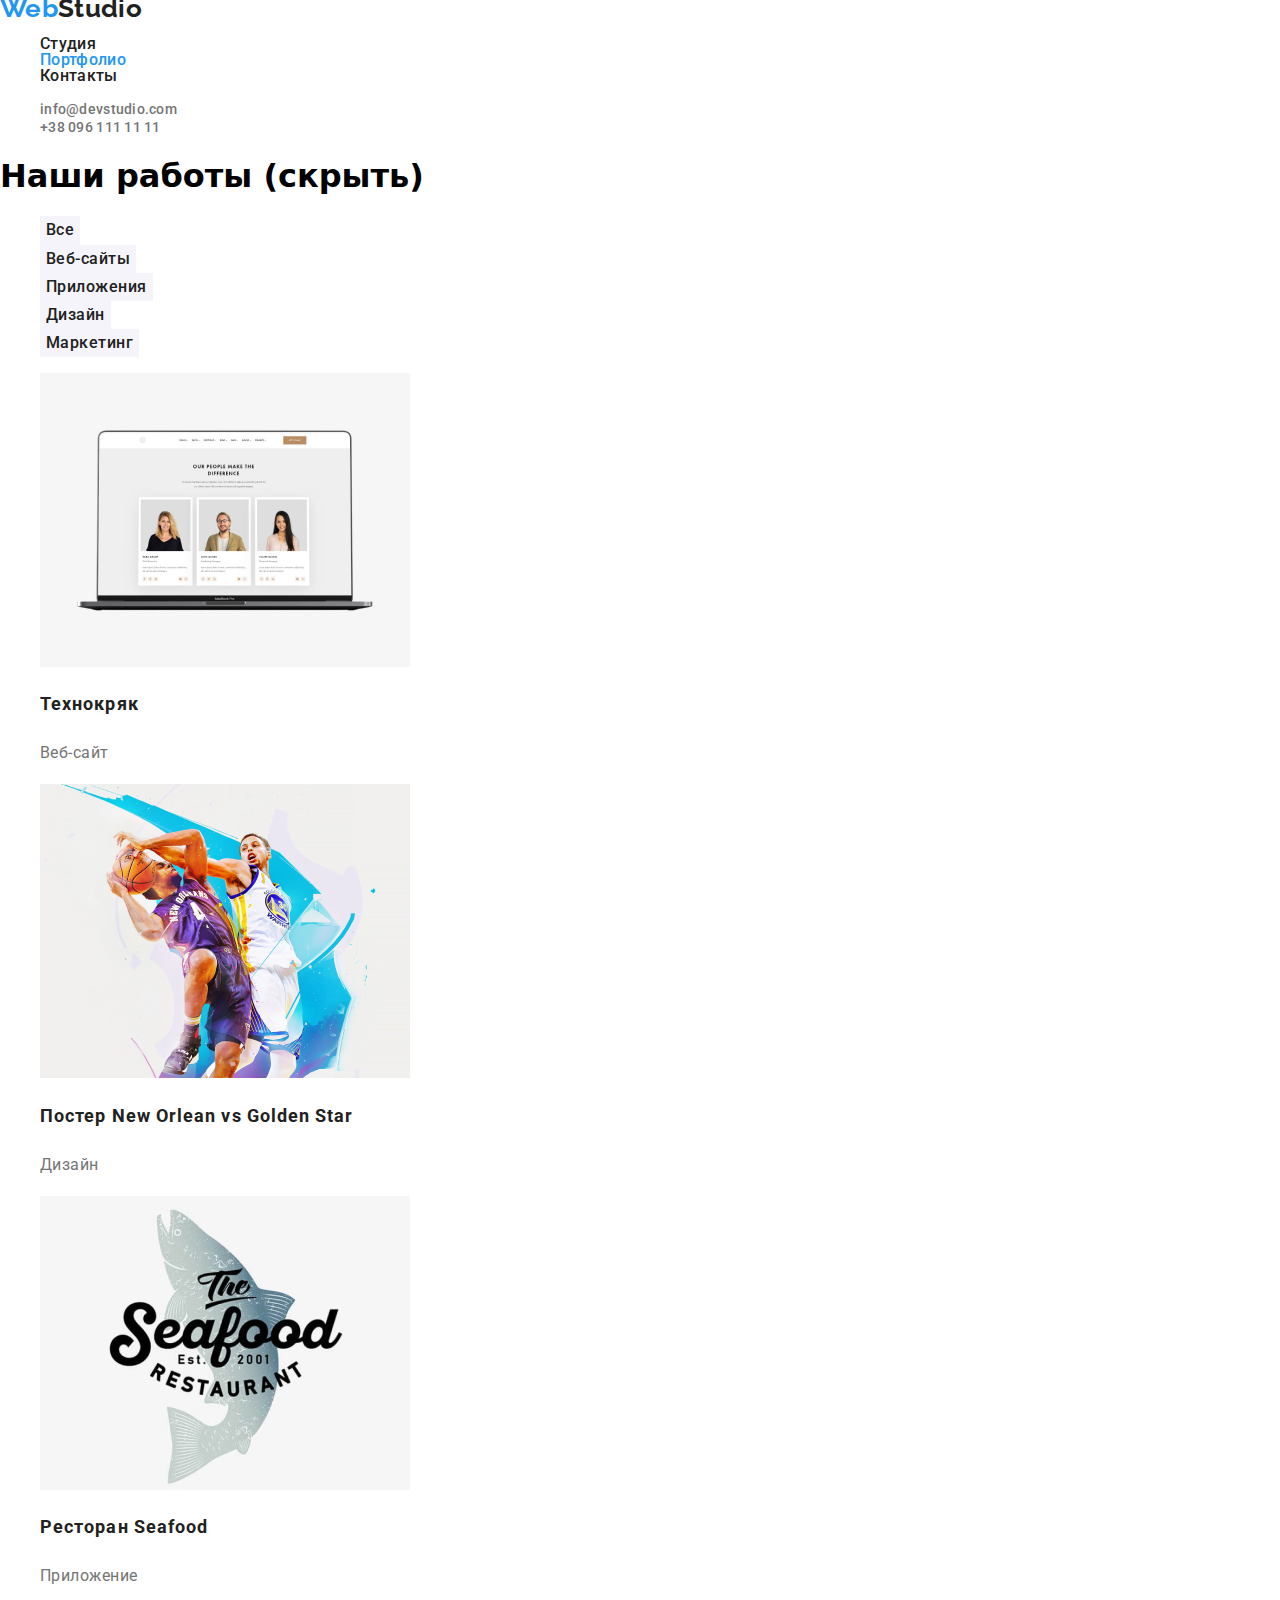
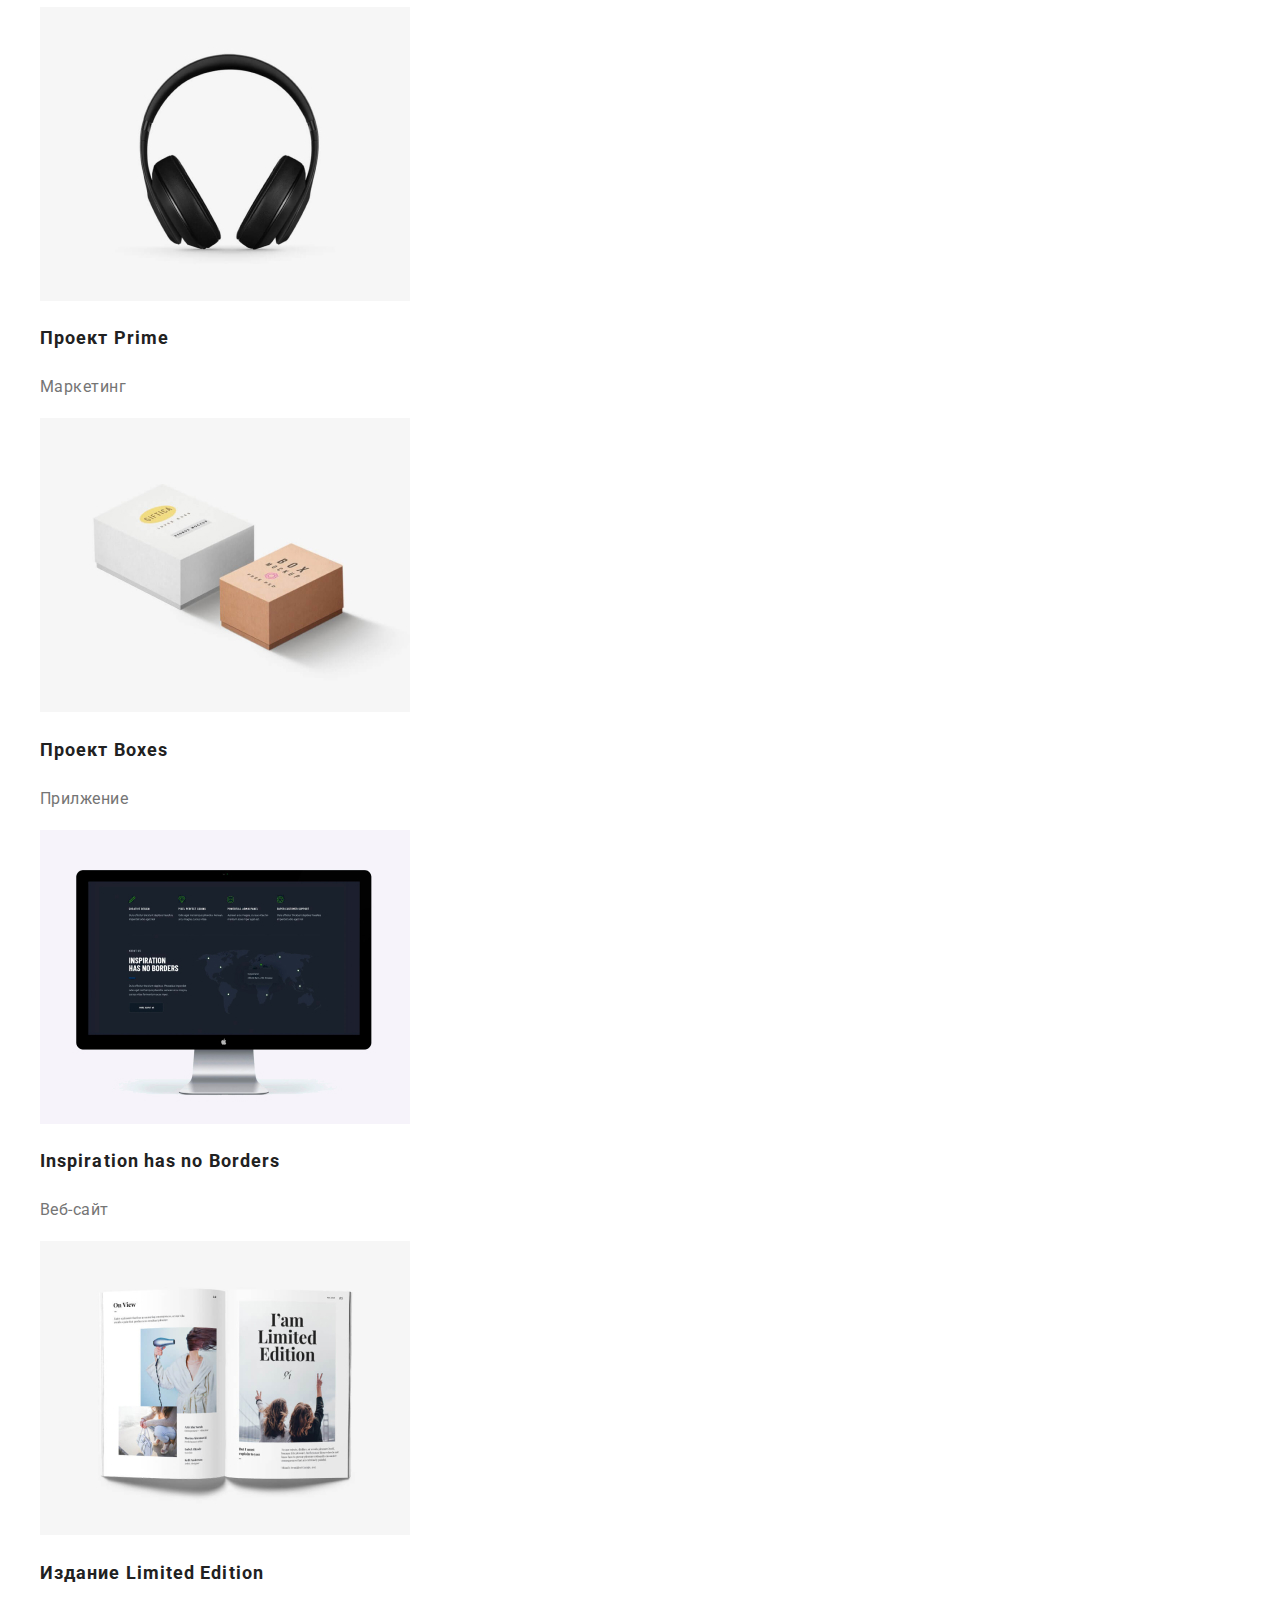
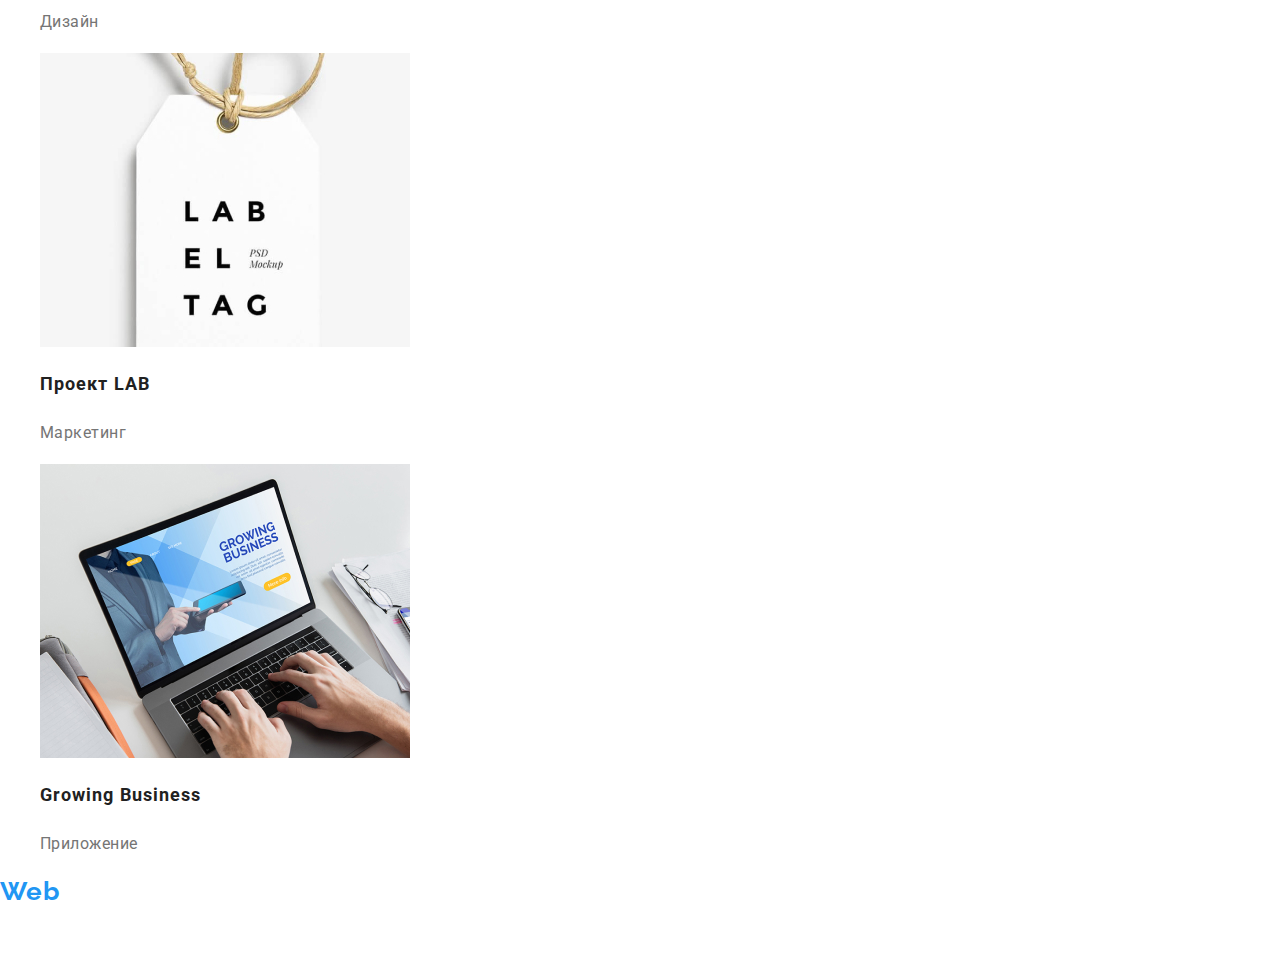
==== portfolio.html @ dc93496c "дз3,20220530/1701" ====
<!DOCTYPE html>
<html lang="en">
<head>
    <meta charset="UTF-8">
    <meta http-equiv="X-UA-Compatible" content="IE=edge">
    <meta name="viewport" content="width=device-width, initial-scale=1.0">
    <title>Портфолио</title>
        <link rel="preconnect" href="https://fonts.googleapis.com">
    <link rel="preconnect" href="https://fonts.gstatic.com" crossorigin>
    <link href="https://fonts.googleapis.com/css2?family=Raleway:wght@700&family=Roboto:wght@400;500;700;900&display=swap"
        rel="stylesheet">
    <link rel="stylesheet" href="https://cdnjs.cloudflare.com/ajax/libs/modern-normalize/1.0.0/modern-normalize.min.css" />
    <link rel="stylesheet" href="./css/styles.css" />
</head>
<body>
    <header>
        <nav class="navigation">
            <a href="./index.html" class="logo link"><span class="logo-web">Web</span><span class="logo-studio">Studio</span></a>
            <ul class="navigation-link">
                <li><a class="navigation-link-list link" href="./index.html">Студия</a></li>
                <li><a class="navigation-link-list active link" href="./portfolio.html">Портфолио</a></li>
                <li><a class="navigation-link-list link" href="">Контакты</a></li>
            </ul>
        </nav>
        <ul class="contact-info">
            <li><a class="contact-info-item link" href="mailto:info@devstudio.com">info@devstudio.com</a></li>
            <li><a class="contact-info-item link" href="tel:+380961111111">+38 096 111 11 11</a></li>
        </ul>
    </header>
    <main>
        <section class="our-works">
            <h1>Наши работы (скрыть)</h1>
            <ul class="secondary-navigartion-list">
                <li> <button type="button" class="secondary-navigation-list-button">Все</button> </li>
                <li> <button type="button" class="secondary-navigation-list-button">Веб-сайты</button> </li>
                <li> <button type="button" class="secondary-navigation-list-button">Приложения</button> </li>
                <li> <button type="button" class="secondary-navigation-list-button">Дизайн</button> </li>
                <li> <button type="button" class="secondary-navigation-list-button">Маркетинг</button> </li>
            </ul>
            <ul class="our-works">
                <li><img src="./images/portfolio/technokryak.jpg" alt="Технокряк Веб-сайт" width="370" height="294" ><h2 class="our-works-name">Технокряк</h2><p class="our-works-description">Веб-сайт</p>  </li>
                <li><img src="./images/portfolio/basketball-poster.jpg" alt="Постер New Orlean vs Golden Star Дизайн" width="370" height="294" ><h2 class="our-works-name">Постер New Orlean vs Golden Star</h2><p class="our-works-description">Дизайн</p>  </li>
                <li><img src="./images/portfolio/restaurant.jpg" alt="Ресторан Seafood Приложение" width="370" height="294" ><h2 class="our-works-name">Ресторан Seafood</h2><p class="our-works-description">Приложение</p>  </li>
                <li><img src="./images/portfolio/naushniki.jpg" alt="Проект Prime Маркетинг" width="370" height="294" ><h2 class="our-works-name">Проект Prime</h2><p class="our-works-description">Маркетинг</p>  </li>
                <li><img src="./images/portfolio/korobki.jpg" alt="Проект Boxes Прилжение " width="370" height="294" ><h2 class="our-works-name">Проект Boxes</h2><p class="our-works-description">Прилжение</p>  </li>
                <li><img src="./images/portfolio/monitor.jpg" alt="Inspiration has no Borders Веб-сайт" width="370" height="294" ><h2 class="our-works-name">Inspiration has no Borders</h2><p class="our-works-description">Веб-сайт</p>  </li>
                <li><img src="./images/portfolio/zhurnal.jpg" alt="Издание Limited Edition Дизайн  " width="370" height="294" ><h2 class="our-works-name">Издание Limited Edition</h2><p class="our-works-description">Дизайн</p>  </li>
                <li><img src="./images/portfolio/birka.jpg" alt="Проект LAB Маркетинг" width="370" height="294" ><h2 class="our-works-name">Проект LAB</h2><p class="our-works-description">Маркетинг</p>  </li>
                <li><img src="./images/portfolio/notebook.jpg" alt="Growing Business Приложение" width="370" height="294" ><h2 class="our-works-name">Growing Business</h2><p class="our-works-description">Приложение</p>  </li>
            </ul>    
        </section>
    </main>
    <footer>
        <a href="index.html" class="footer-logo link"><span class="footer-logo-web">Web</span><span class="footer-logo-studio">Studio</span></a>
        <address>
            <a href="https://goo.gl/maps/5dYaAfMvRvqoUdPU8" target="_blank" rel="noopener noreferrer" class="adress link">г.
                Киев, пр-т Леси Украинки, 26</a><br>
            <a href="mailto:info@devstudio.com" class="footer-contact-info link">info@devstudio.com</a><br>
            <a href="tel:+380961111111" class="footer-contact-info link">+38 096 111 11 11</a><br>
        </address>
    </footer>
    </body>
</html>
---- css/styles.css ----
:root{
    --header-color: #ffffff;
    --hero-background-color: #2f303a;
    --hover-text-color: #2196F3;
    --main-font: 'Roboto';
    --main-text-color: #212121;
    --secondary-text-color: #757575;
    
}
ul {
    list-style: none;
}
/*----- HEADER -----*/
.contact-info-item {
    font-family: var(--main-font);
    font-weight: 500;
    font-size: 14px;
    line-height: 1.14;
    letter-spacing: 0.02em;;
    color: var(--secondary-text-color);
}
.contact-info-item:hover {
    color: var(--hover-text-color);
}
.header {
    background-color:var(--header-color);
}
.link{
    text-decoration: none;
}
.logo {
    font-size: 26px;
    font-family: Raleway;
    font-weight: 700;
}
.logo-studio {
    color: var(--main-text-color);
}
.logo-web {
    color: var(--hover-text-color);
}
.navigation{
    font-family: var(--main-font);    
    font-weight: 500;
    font-size: 1.14;
    line-height: 16px;
    letter-spacing: 0.02em;
    color: var(--main-text-color);
    cursor: pointer;
}
.navigation-link-list{
    color: var(--main-text-color)
}
.navigation-link-list:active,
.navigation-link-list:hover,
.navigation-link-list:focus {
    color: var(--hover-text-color);
}
.navigation-link-list.active {
    color: var(--hover-text-color)
}
/*----- /HEADER -----*/
/*----- MAIN -----*/
.hero {
    background-color: var(--hero-background-color);
}
.hero-button {
    font-family: var(--main-font);    
    font-size: 16px;
    line-height: 1.88;
    display: flex;
    align-items: center;
    text-align: center;
    letter-spacing: 0.06em;
    color: #FFFFFF;
    font-weight: 700;
    background: var(--hover-text-color);
    box-shadow: 0px 4px 4px rgba(0, 0, 0, 0.15);
    border-radius: 4px;
    width: 200px;
    height: 50px;
    cursor: pointer;
}
.hero-message {
    font-family: var(--main-font);    
    font-size: 44px;
    line-height: 1.36;
    text-align: center;
    letter-spacing: 0.06em;
    text-transform: uppercase;
    font-weight: 900;
    color:#ffffff;
}
.our-works-name {
    font-family: var(--main-font);    
    font-weight: 700;
    font-size: 18px;
    line-height: 2;
    letter-spacing: 0.06em;
    color: var(--main-text-color);
}
.our-works-description {
    font-family: var(--main-font);  
    font-size: 16px;
    line-height: 1.88;
    letter-spacing: 0.03em;
    color: var(--secondary-text-color);
}
.priorities-name {
    font-family: var(--main-font);    
    font-size: 14px;
    line-height: 1.14;
    letter-spacing: 0.03em;
    text-transform: uppercase;
    color: var(--main-text-color);
    font-weight: 700;
}
.priorities-name-description {
    font-family: var(--main-font); 
    font-size: 14px;
    line-height: 1.71;
    letter-spacing: 0.03em;
    color: var(--secondary-text-color);
}
.secondary-navigation-list-button {
    font-family: var(--main-font);
    font-weight: 500;
    font-size: 16px;
    line-height: 1.63;
    text-align: center;
    letter-spacing: 0.03em;
    color: var(--main-text-color);
    background: #F5F4FA;
    border-width: 0px;
    cursor: pointer;
}
.secondary-navigation-list-button:hover,
.secondary-navigation-list-button:focus{
    color: white;
    background-color: var(--hover-text-color);
}
.title {
    font-family: var(--main-font);    
    font-weight: 700;
    font-size: 36px;
    line-height: 1.16;
    text-align: center;
    letter-spacing: 0.03em;
    color: var(--main-text-color);
}
.team-members{
    background-color: #F5F4FA;
}
.team-member-name {
    font-family: var(--main-font);
    font-weight: 500;    
    font-size: 16px;
    line-height: 1.18;
    text-align: center;
    letter-spacing: 0.03em;
    color: var(--main-text-color);

}
.team-member-position {
    font-family: var(--main-font);  
    font-size: 16px;
    line-height: 1.18;
    text-align: center;
    letter-spacing: 0.03em;
    color: var(--secondary-text-color);
}
/*-- FOOTER */
.adress {
    font-family: var(--main-font);
    font-style: normal;
    font-size: 14px;
    line-height: 1.71;
    letter-spacing: 0.03em;
    color: var(--header-color);
}
.footer {
    background-color:var(--hero-background-color);
}
.footer-contact-info {
    font-family: var(--main-font);
    font-style: normal;  
    font-size: 14px;
    line-height: 1.71;
    letter-spacing: 0.03em;
    color: rgba(255, 255, 255, 0.6);
}
.footer-logo {
    font-family: 'Raleway';    
    font-weight: 700;
    font-size: 26px;
    line-height: 1.19;
    letter-spacing: 0.03em;
    color: var(--hover-text-color);
}
.footer-logo-studio {
    color: white;
}
.footer-logo-web {
    color: var(--hover-text-color);
}
/*-- /FOOTER */
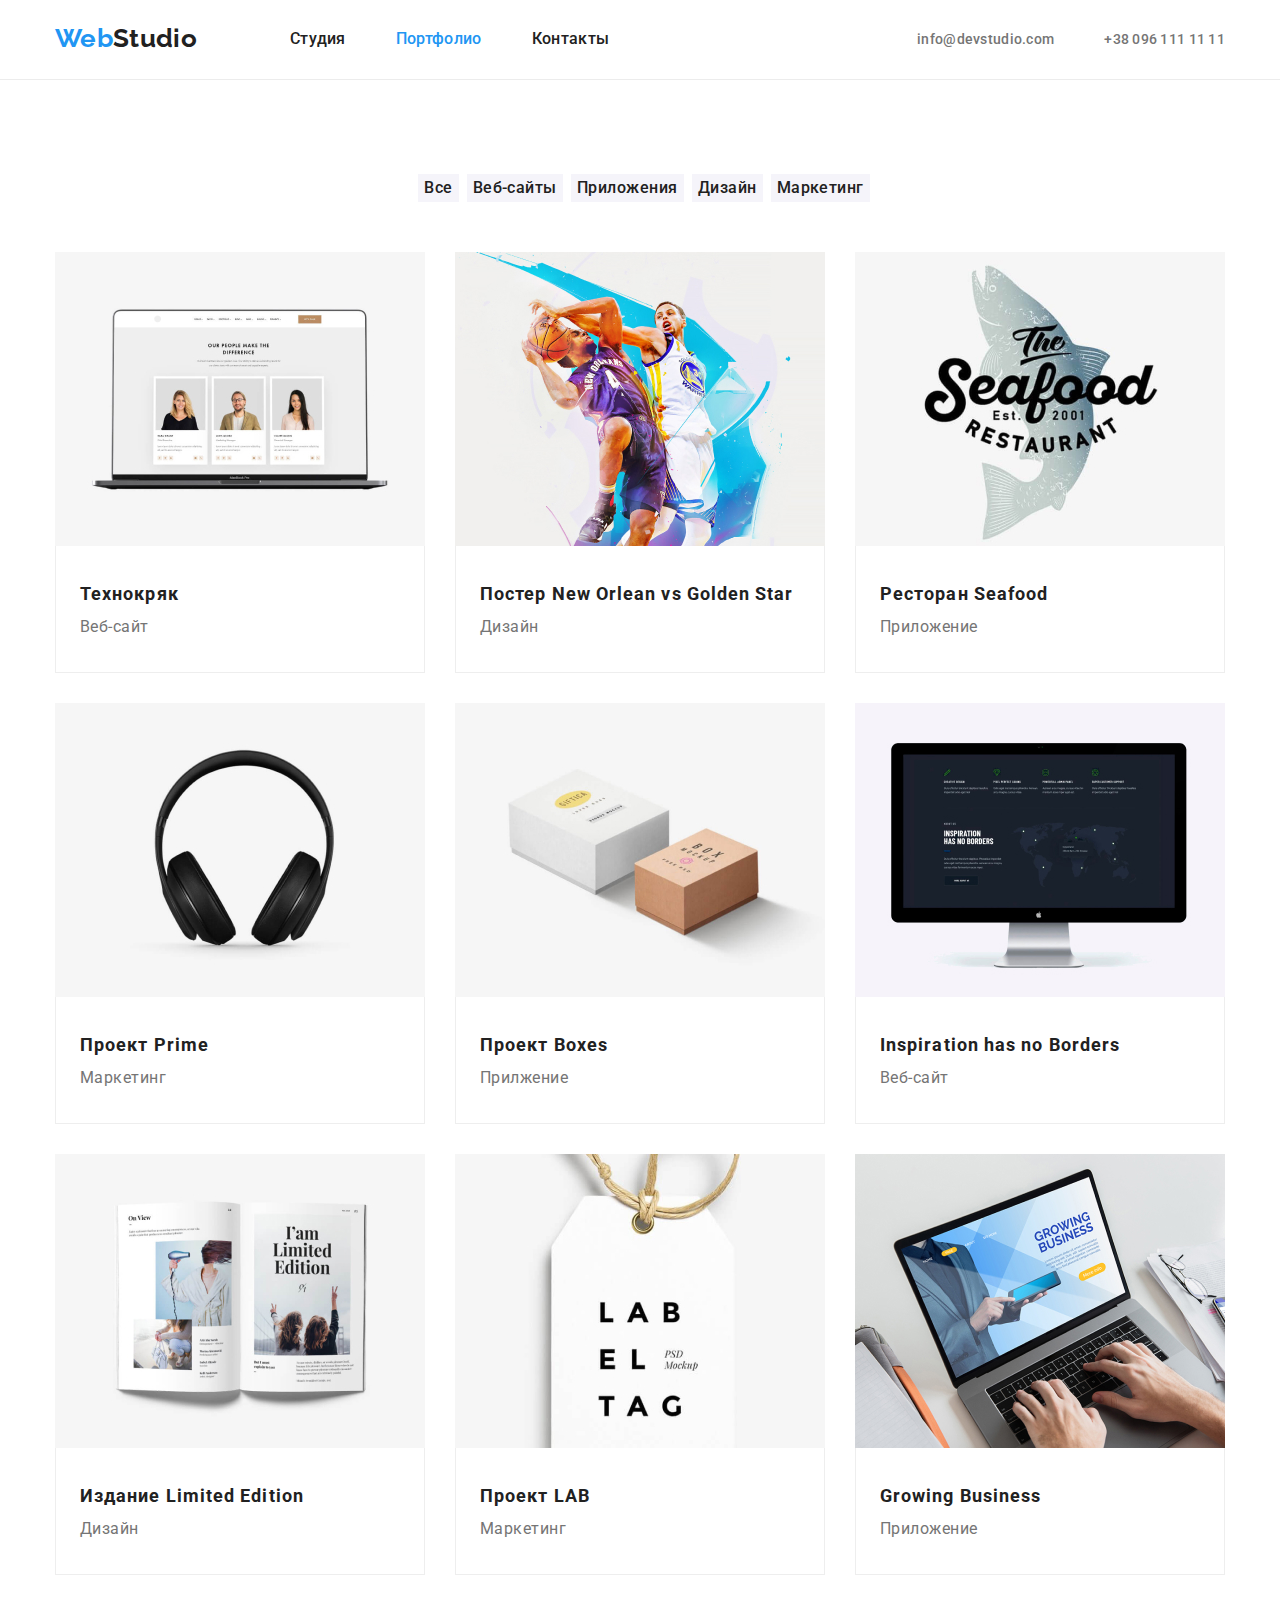
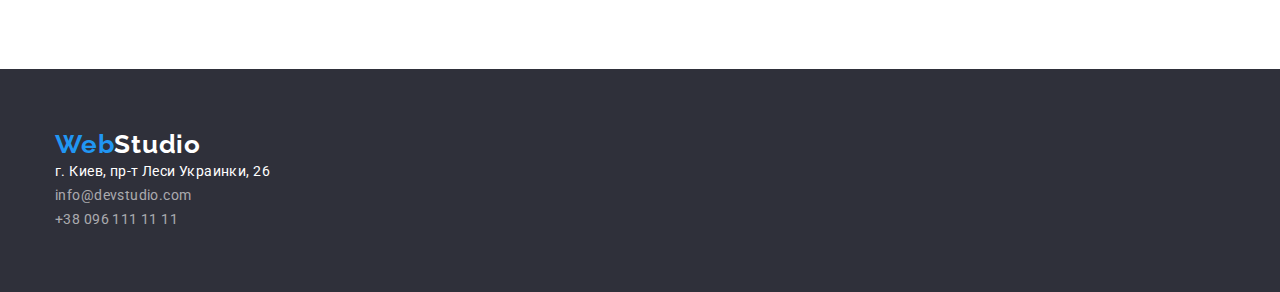
==== commit 398f03f0: "дз3, 20220531/1507" ====
--- a/portfolio.html
+++ b/portfolio.html
@@ -13,24 +13,27 @@
     <link rel="stylesheet" href="./css/styles.css" />
 </head>
 <body>
-    <header>
-        <nav class="navigation">
-            <a href="./index.html" class="logo link"><span class="logo-web">Web</span><span class="logo-studio">Studio</span></a>
-            <ul class="navigation-link">
-                <li><a class="navigation-link-list link" href="./index.html">Студия</a></li>
-                <li><a class="navigation-link-list active link" href="./portfolio.html">Портфолио</a></li>
-                <li><a class="navigation-link-list link" href="">Контакты</a></li>
+    <header class="header">
+        <div class="container page-header">
+            <nav class="navigation">
+                <a href="index.html" class="logo link"><span class="logo-web">Web</span><span class="logo-studio">Studio</span></a>
+                <ul class="navigation-link">
+                    <li class="navigation-list"><a class="navigation-link-list link" href="./index.html">Студия</a></li>
+                    <li class="navigation-list"><a class="navigation-link-list active link" href="./portfolio.html">Портфолио</a></li>
+                    <li class="navigation-list"><a class="navigation-link-list link" href="">Контакты</a></li>
+                </ul>
+            </nav>
+            <ul class="contact-info">
+                <li class="contact-list"><a class="contact-info-item link" href="mailto:info@devstudio.com">info@devstudio.com</a></li>
+                <li class="contact-list"><a class="contact-info-item link" href="tel:+380961111111">+38 096 111 11 11</a></li>
             </ul>
-        </nav>
-        <ul class="contact-info">
-            <li><a class="contact-info-item link" href="mailto:info@devstudio.com">info@devstudio.com</a></li>
-            <li><a class="contact-info-item link" href="tel:+380961111111">+38 096 111 11 11</a></li>
-        </ul>
+        </div>
     </header>
     <main>
-        <section class="our-works">
-            <h1>Наши работы (скрыть)</h1>
-            <ul class="secondary-navigartion-list">
+        <section class="container our-works">
+           <div class="section">
+            <h1 class="visually-hidden">Наши работы (скрыть)</h1>
+            <ul class="secondary-navigation-list">
                 <li> <button type="button" class="secondary-navigation-list-button">Все</button> </li>
                 <li> <button type="button" class="secondary-navigation-list-button">Веб-сайты</button> </li>
                 <li> <button type="button" class="secondary-navigation-list-button">Приложения</button> </li>
@@ -38,26 +41,28 @@
                 <li> <button type="button" class="secondary-navigation-list-button">Маркетинг</button> </li>
             </ul>
             <ul class="our-works">
-                <li><img src="./images/portfolio/technokryak.jpg" alt="Технокряк Веб-сайт" width="370" height="294" ><h2 class="our-works-name">Технокряк</h2><p class="our-works-description">Веб-сайт</p>  </li>
-                <li><img src="./images/portfolio/basketball-poster.jpg" alt="Постер New Orlean vs Golden Star Дизайн" width="370" height="294" ><h2 class="our-works-name">Постер New Orlean vs Golden Star</h2><p class="our-works-description">Дизайн</p>  </li>
-                <li><img src="./images/portfolio/restaurant.jpg" alt="Ресторан Seafood Приложение" width="370" height="294" ><h2 class="our-works-name">Ресторан Seafood</h2><p class="our-works-description">Приложение</p>  </li>
-                <li><img src="./images/portfolio/naushniki.jpg" alt="Проект Prime Маркетинг" width="370" height="294" ><h2 class="our-works-name">Проект Prime</h2><p class="our-works-description">Маркетинг</p>  </li>
-                <li><img src="./images/portfolio/korobki.jpg" alt="Проект Boxes Прилжение " width="370" height="294" ><h2 class="our-works-name">Проект Boxes</h2><p class="our-works-description">Прилжение</p>  </li>
-                <li><img src="./images/portfolio/monitor.jpg" alt="Inspiration has no Borders Веб-сайт" width="370" height="294" ><h2 class="our-works-name">Inspiration has no Borders</h2><p class="our-works-description">Веб-сайт</p>  </li>
-                <li><img src="./images/portfolio/zhurnal.jpg" alt="Издание Limited Edition Дизайн  " width="370" height="294" ><h2 class="our-works-name">Издание Limited Edition</h2><p class="our-works-description">Дизайн</p>  </li>
-                <li><img src="./images/portfolio/birka.jpg" alt="Проект LAB Маркетинг" width="370" height="294" ><h2 class="our-works-name">Проект LAB</h2><p class="our-works-description">Маркетинг</p>  </li>
-                <li><img src="./images/portfolio/notebook.jpg" alt="Growing Business Приложение" width="370" height="294" ><h2 class="our-works-name">Growing Business</h2><p class="our-works-description">Приложение</p>  </li>
+                <li class="our-works-item"><img src="./images/portfolio/technokryak.jpg" alt="Технокряк Веб-сайт" width="370" height="294" ><div class="our-works-wrap"><h2 class="our-works-name">Технокряк</h2><p class="our-works-description">Веб-сайт</p>  </div></li>
+                <li class="our-works-item"><img src="./images/portfolio/basketball-poster.jpg" alt="Постер New Orlean vs Golden Star Дизайн" width="370" height="294" ><div class="our-works-wrap"><h2 class="our-works-name">Постер New Orlean vs Golden Star</h2><p class="our-works-description">Дизайн</p> </div> </li>
+                <li class="our-works-item"><img src="./images/portfolio/restaurant.jpg" alt="Ресторан Seafood Приложение" width="370" height="294" ><div class="our-works-wrap"><h2 class="our-works-name">Ресторан Seafood</h2><p class="our-works-description">Приложение</p> </div> </li>
+                <li class="our-works-item"><img src="./images/portfolio/naushniki.jpg" alt="Проект Prime Маркетинг" width="370" height="294" ><div class="our-works-wrap"><h2 class="our-works-name">Проект Prime</h2><p class="our-works-description">Маркетинг</p></div>  </li>
+                <li class="our-works-item"><img src="./images/portfolio/korobki.jpg" alt="Проект Boxes Прилжение " width="370" height="294" ><div class="our-works-wrap"><h2 class="our-works-name">Проект Boxes</h2><p class="our-works-description">Прилжение</p> </div> </li>
+                <li class="our-works-item"><img src="./images/portfolio/monitor.jpg" alt="Inspiration has no Borders Веб-сайт" width="370" height="294" ><div class="our-works-wrap"><h2 class="our-works-name">Inspiration has no Borders</h2><p class="our-works-description">Веб-сайт</p> </div> </li>
+                <li class="our-works-item"><img src="./images/portfolio/zhurnal.jpg" alt="Издание Limited Edition Дизайн  " width="370" height="294" ><div class="our-works-wrap"><h2 class="our-works-name">Издание Limited Edition</h2><p class="our-works-description">Дизайн</p> </div> </li>
+                <li class="our-works-item"><img src="./images/portfolio/birka.jpg" alt="Проект LAB Маркетинг" width="370" height="294" ><div class="our-works-wrap"><h2 class="our-works-name">Проект LAB</h2><p class="our-works-description">Маркетинг</p> </div> </li>
+                <li class="our-works-item"><img src="./images/portfolio/notebook.jpg" alt="Growing Business Приложение" width="370" height="294" ><div class="our-works-wrap"><h2 class="our-works-name">Growing Business</h2><p class="our-works-description">Приложение</p> </div> </li>
             </ul>    
+           </div>
         </section>
     </main>
-    <footer>
-        <a href="index.html" class="footer-logo link"><span class="footer-logo-web">Web</span><span class="footer-logo-studio">Studio</span></a>
+    <footer class="footer">
+        <div class="container">
+            <a href="index.html" class="footer-logo link"><span class="footer-logo-web">Web</span><span class="footer-logo-studio">Studio</span></a>
         <address>
-            <a href="https://goo.gl/maps/5dYaAfMvRvqoUdPU8" target="_blank" rel="noopener noreferrer" class="adress link">г.
-                Киев, пр-т Леси Украинки, 26</a><br>
+            <a href="https://goo.gl/maps/5dYaAfMvRvqoUdPU8" target="_blank" rel="noopener noreferrer" class="address link">г. Киев, пр-т Леси Украинки, 26</a><br>
             <a href="mailto:info@devstudio.com" class="footer-contact-info link">info@devstudio.com</a><br>
             <a href="tel:+380961111111" class="footer-contact-info link">+38 096 111 11 11</a><br>
         </address>
+        </div>
     </footer>
     </body>
 </html>--- a/css/styles.css
+++ b/css/styles.css
@@ -5,12 +5,55 @@
     --main-font: 'Roboto';
     --main-text-color: #212121;
     --secondary-text-color: #757575;
-    
+}
+html{
+    box-sizing: border-box;
+}
+*,
+*::before,
+*::after{
+    box-sizing: inherit;
 }
 ul {
     list-style: none;
 }
-/*----- HEADER -----*/
+h1,
+h2,
+h3,
+p {
+  margin-top: 0;
+  margin-bottom: 0;
+}
+ul,
+ol {
+  margin-top: 0;
+  margin-bottom: 0;
+  padding-left: 0;
+}
+img {
+  display: block;
+}
+.link {
+  text-decoration: none;
+}
+.list{
+    list-style: none;
+}
+.container{
+    width: 1200px;
+    padding: 0 15px;
+    margin: 0 auto;
+    /* outline: 2px solid tomato; */
+}
+/*---------------------------------------- HEADER ----------------------------------------*/
+.active{
+    color: var(--hover-text-color);
+}
+.contact-info{
+    display: flex;
+    margin-left: auto;
+    /* margin-right: 50px; */
+}
 .contact-info-item {
     font-family: var(--main-font);
     font-weight: 500;
@@ -22,16 +65,18 @@
 .contact-info-item:hover {
     color: var(--hover-text-color);
 }
+.contact-info .contact-list + .contact-list {
+    margin-left: 50px;
+}
 .header {
     background-color:var(--header-color);
-}
-.link{
-    text-decoration: none;
+    border-bottom: 1px solid #ececec;
 }
 .logo {
     font-size: 26px;
     font-family: Raleway;
     font-weight: 700;
+    margin-right: 93px;
 }
 .logo-studio {
     color: var(--main-text-color);
@@ -40,16 +85,27 @@
     color: var(--hover-text-color);
 }
 .navigation{
+    display: flex;
+    align-items: center;
+    padding-top: 24px;
+    padding-bottom: 25px;
+
     font-family: var(--main-font);    
     font-weight: 500;
-    font-size: 1.14;
-    line-height: 16px;
+    font-size: 14;
+    line-height: 1.14;
     letter-spacing: 0.02em;
     color: var(--main-text-color);
     cursor: pointer;
 }
+.navigation-link{
+    display: flex;
+}
+.navigation-link .navigation-list + .navigation-list {
+    margin-left:50px;
+}
 .navigation-link-list{
-    color: var(--main-text-color)
+    color: var(--main-text-color);
 }
 .navigation-link-list:active,
 .navigation-link-list:hover,
@@ -59,16 +115,22 @@
 .navigation-link-list.active {
     color: var(--hover-text-color)
 }
-/*----- /HEADER -----*/
-/*----- MAIN -----*/
+.page-header{
+    display: flex;
+    align-items: center;
+}
+/*---------------------------------------- /HEADER ----------------------------------------*/
+/*---------------------------------------- MAIN ----------------------------------------*/
 .hero {
     background-color: var(--hero-background-color);
+    text-align: center;
+    padding: 200px;
 }
 .hero-button {
+    display: inline-block;
     font-family: var(--main-font);    
     font-size: 16px;
     line-height: 1.88;
-    display: flex;
     align-items: center;
     text-align: center;
     letter-spacing: 0.06em;
@@ -77,9 +139,11 @@
     background: var(--hover-text-color);
     box-shadow: 0px 4px 4px rgba(0, 0, 0, 0.15);
     border-radius: 4px;
-    width: 200px;
+    min-width: 200px;
     height: 50px;
     cursor: pointer;
+    padding: 10px 32px 10px 32px;
+    margin-top: 40px;
 }
 .hero-message {
     font-family: var(--main-font);    
@@ -91,6 +155,16 @@
     font-weight: 900;
     color:#ffffff;
 }
+.our-team{
+    background-color: #f5f4fa;
+}
+.our-works{
+    display: flex;
+    flex-wrap: wrap;
+}
+.our-works-item:not(:nth-child(3n)){
+    margin-right:30px;
+}
 .our-works-name {
     font-family: var(--main-font);    
     font-weight: 700;
@@ -105,6 +179,28 @@
     line-height: 1.88;
     letter-spacing: 0.03em;
     color: var(--secondary-text-color);
+    margin-left: 24px;
+}
+.our-works-item{
+    margin-top: 30px;
+}
+.our-works-name{
+    margin-left: 24px;
+}
+.our-works-wrap{
+    padding-top: 30px;
+    padding-bottom: 30px;
+    border: 1px solid #eeeeee;
+    border-top: none;
+}
+.priorities{
+    margin-top: 94px;
+}
+.priorities-item{
+    margin-right: 30px;
+}
+.priorities-list{
+    display: flex;
 }
 .priorities-name {
     font-family: var(--main-font);    
@@ -114,6 +210,7 @@
     text-transform: uppercase;
     color: var(--main-text-color);
     font-weight: 700;
+    margin-bottom: 10px;
 }
 .priorities-name-description {
     font-family: var(--main-font); 
@@ -121,6 +218,11 @@
     line-height: 1.71;
     letter-spacing: 0.03em;
     color: var(--secondary-text-color);
+}
+.secondary-navigation-list{
+    display: flex;
+    justify-content: center;
+    margin-bottom:20px;
 }
 .secondary-navigation-list-button {
     font-family: var(--main-font);
@@ -133,12 +235,16 @@
     background: #F5F4FA;
     border-width: 0px;
     cursor: pointer;
+    margin-left:8px;
 }
 .secondary-navigation-list-button:hover,
 .secondary-navigation-list-button:focus{
     color: white;
     background-color: var(--hover-text-color);
 }
+.section{
+    padding: 94px 0;
+}
 .title {
     font-family: var(--main-font);    
     font-weight: 700;
@@ -147,9 +253,15 @@
     text-align: center;
     letter-spacing: 0.03em;
     color: var(--main-text-color);
+    margin-bottom: 50px;
+}
+.team-header{
+    margin-bottom: 50px;
 }
 .team-members{
     background-color: #F5F4FA;
+    display: flex;
+    justify-content: space-between;
 }
 .team-member-name {
     font-family: var(--main-font);
@@ -159,7 +271,17 @@
     text-align: center;
     letter-spacing: 0.03em;
     color: var(--main-text-color);
-
+    /* margin-top: 30px; */
+    margin-bottom: 10px;
+}
+.team-member-name-wrap{
+    padding-top: 30px;
+    padding-bottom: 30px;
+    /* border: 1px solid tomato; */
+    border-top: none;
+    box-shadow: 0px 1px 3px rgba(0, 0, 0, 0.12), 0px 1px 1px rgba(0, 0, 0, 0.14), 0px 2px 1px rgba(0, 0, 0, 0.2);
+    border-radius: 0px 0px 4px 4px;
+    background-color: white;
 }
 .team-member-position {
     font-family: var(--main-font);  
@@ -169,8 +291,25 @@
     letter-spacing: 0.03em;
     color: var(--secondary-text-color);
 }
-/*-- FOOTER */
-.adress {
+.visually-hidden { 
+    position: absolute; 
+    width: 1px; 
+    height: 1px; 
+    margin: -1px; 
+    border: 0; 
+    padding: 0; 
+    white-space: nowrap; 
+    clip-path: inset(100%); 
+    clip: rect(0 0 0 0); 
+    overflow: hidden; 
+    }
+.working-process{
+    display: flex;
+    justify-content: space-between;
+}
+/*---------------------------------------- MAIN ----------------------------------------*/
+/* ---------------------------------------- FOOTER ----------------------------------------*/
+.address {
     font-family: var(--main-font);
     font-style: normal;
     font-size: 14px;
@@ -180,6 +319,8 @@
 }
 .footer {
     background-color:var(--hero-background-color);
+    padding-top:60px;
+    padding-bottom: 60px;
 }
 .footer-contact-info {
     font-family: var(--main-font);
@@ -190,6 +331,7 @@
     color: rgba(255, 255, 255, 0.6);
 }
 .footer-logo {
+    padding-top: 50px;
     font-family: 'Raleway';    
     font-weight: 700;
     font-size: 26px;
@@ -203,4 +345,4 @@
 .footer-logo-web {
     color: var(--hover-text-color);
 }
-/*-- /FOOTER */+/*---------------------------------------- /FOOTER ----------------------------------------*/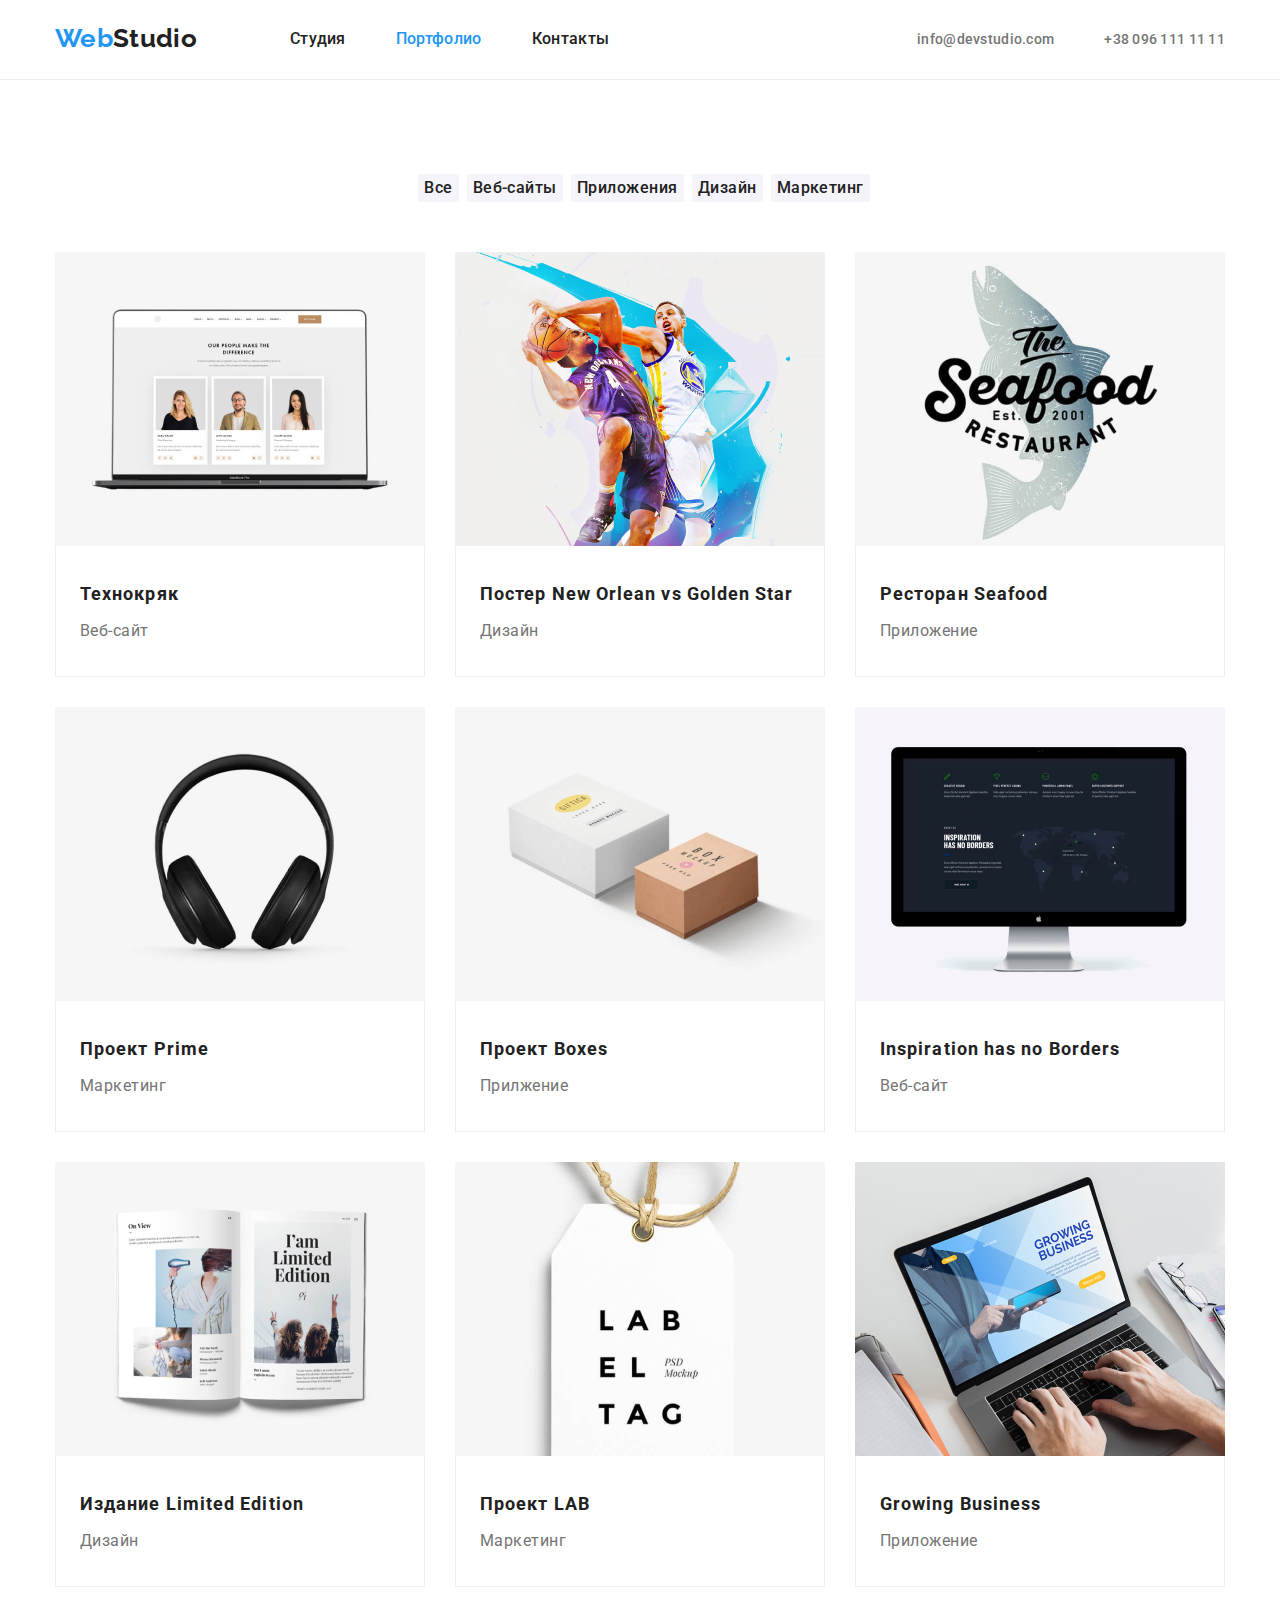
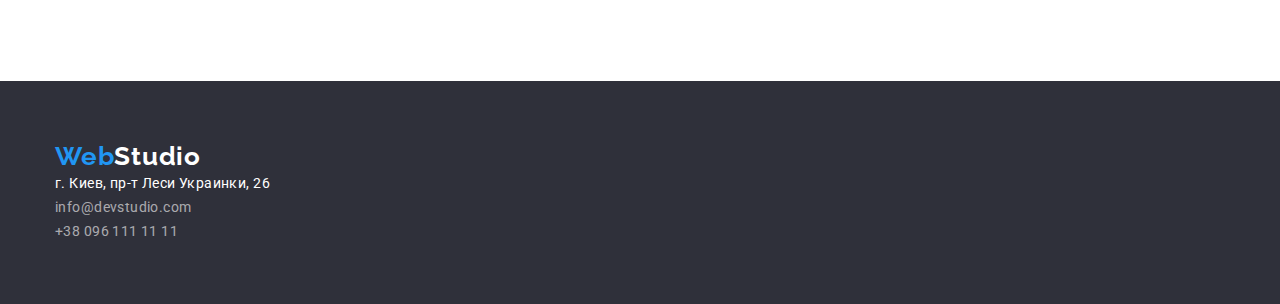
==== commit b17115fc: "дз3, 20220602/1430" ====
--- a/portfolio.html
+++ b/portfolio.html
@@ -30,8 +30,8 @@
         </div>
     </header>
     <main>
-        <section class="container our-works">
-           <div class="section">
+        <section class=" section our-works">
+           <div class="container">
             <h1 class="visually-hidden">Наши работы (скрыть)</h1>
             <ul class="secondary-navigation-list">
                 <li> <button type="button" class="secondary-navigation-list-button">Все</button> </li>
--- a/css/styles.css
+++ b/css/styles.css
@@ -180,6 +180,7 @@
     letter-spacing: 0.03em;
     color: var(--secondary-text-color);
     margin-left: 24px;
+    margin-top: 4px;
 }
 .our-works-item{
     margin-top: 30px;
@@ -196,8 +197,8 @@
 .priorities{
     margin-top: 94px;
 }
-.priorities-item{
-    margin-right: 30px;
+.priorities-list .priorities-item + .priorities-item{
+    margin-left: 30px;
 }
 .priorities-list{
     display: flex;
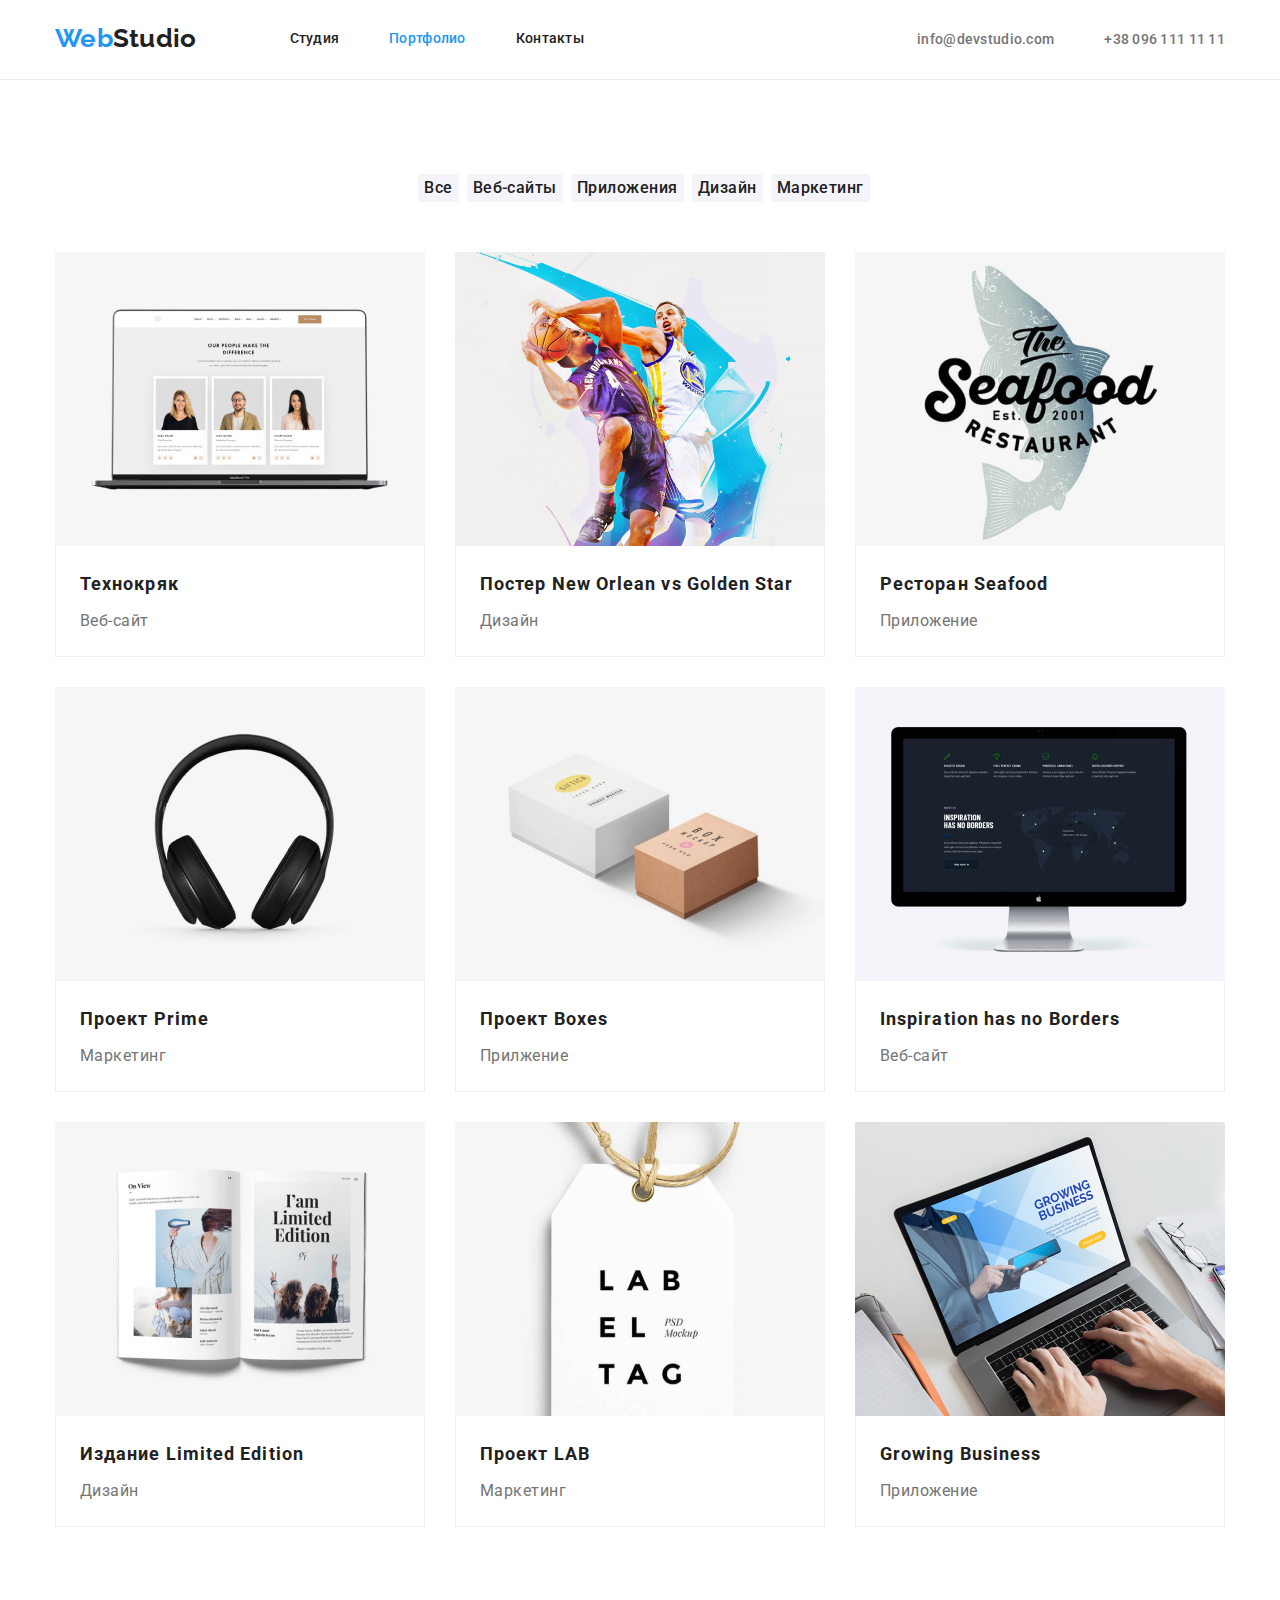
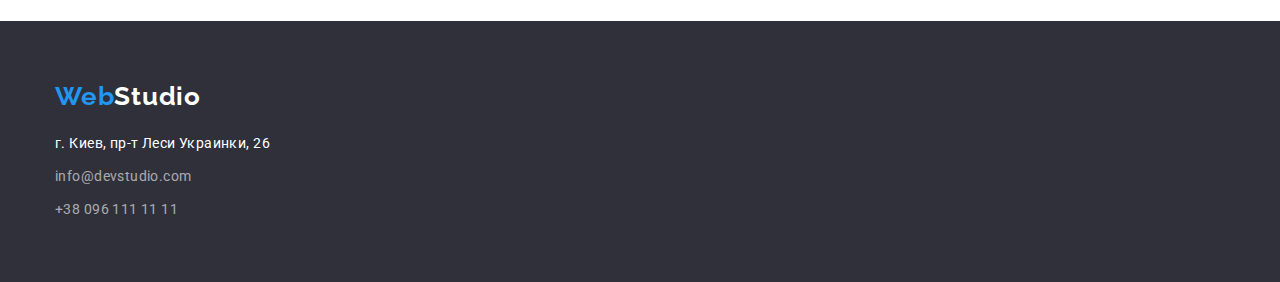
==== commit 2c62c664: "дз3, 20220603/1639" ====
--- a/portfolio.html
+++ b/portfolio.html
@@ -30,7 +30,7 @@
         </div>
     </header>
     <main>
-        <section class=" section our-works">
+        <section class=" section">
            <div class="container">
             <h1 class="visually-hidden">Наши работы (скрыть)</h1>
             <ul class="secondary-navigation-list">
@@ -57,11 +57,13 @@
     <footer class="footer">
         <div class="container">
             <a href="index.html" class="footer-logo link"><span class="footer-logo-web">Web</span><span class="footer-logo-studio">Studio</span></a>
-        <address>
-            <a href="https://goo.gl/maps/5dYaAfMvRvqoUdPU8" target="_blank" rel="noopener noreferrer" class="address link">г. Киев, пр-т Леси Украинки, 26</a><br>
-            <a href="mailto:info@devstudio.com" class="footer-contact-info link">info@devstudio.com</a><br>
-            <a href="tel:+380961111111" class="footer-contact-info link">+38 096 111 11 11</a><br>
-        </address>
+            <address>
+                <ul class="footer-address">
+                    <li class="footer-address-item"><a href="https://goo.gl/maps/5dYaAfMvRvqoUdPU8" target="_blank" rel="noopener noreferrer" class="address link">г. Киев, пр-т Леси Украинки, 26</a></li>
+                    <li class="footer-address-item"><a href="mailto:info@devstudio.com" class="footer-contact-info link">info@devstudio.com</a></li>
+                    <li class="footer-address-item"><a href="tel:+380961111111" class="footer-contact-info link">+38 096 111 11 11</a></li>
+                </ul>
+            </address>
         </div>
     </footer>
     </body>
--- a/css/styles.css
+++ b/css/styles.css
@@ -92,7 +92,7 @@
 
     font-family: var(--main-font);    
     font-weight: 500;
-    font-size: 14;
+    font-size: 14px;
     line-height: 1.14;
     letter-spacing: 0.02em;
     color: var(--main-text-color);
@@ -124,7 +124,7 @@
 .hero {
     background-color: var(--hero-background-color);
     text-align: center;
-    padding: 200px;
+    padding: 200px 0px;
 }
 .hero-button {
     display: inline-block;
@@ -179,18 +179,17 @@
     line-height: 1.88;
     letter-spacing: 0.03em;
     color: var(--secondary-text-color);
-    margin-left: 24px;
     margin-top: 4px;
 }
-.our-works-item{
+.our-works-item:not(:nth-child(-n+3)){
     margin-top: 30px;
 }
-.our-works-name{
-    margin-left: 24px;
-}
+
 .our-works-wrap{
-    padding-top: 30px;
-    padding-bottom: 30px;
+    padding-top: 20px;
+    padding-bottom: 20px;
+    padding-left: 24px;
+    padding-right:24px;
     border: 1px solid #eeeeee;
     border-top: none;
 }
@@ -223,7 +222,7 @@
 .secondary-navigation-list{
     display: flex;
     justify-content: center;
-    margin-bottom:20px;
+    margin-bottom:50px;
 }
 .secondary-navigation-list-button {
     font-family: var(--main-font);
@@ -304,9 +303,13 @@
     clip: rect(0 0 0 0); 
     overflow: hidden; 
     }
+.work-processes{
+    padding-top:0px;
+}
 .working-process{
     display: flex;
     justify-content: space-between;
+    padding-top: 0px;
 }
 /*---------------------------------------- MAIN ----------------------------------------*/
 /* ---------------------------------------- FOOTER ----------------------------------------*/
@@ -323,6 +326,12 @@
     padding-top:60px;
     padding-bottom: 60px;
 }
+.footer-address{
+    margin-top: 20px;
+}
+.footer-address-item:not(:last-child){
+    margin-bottom:9px;
+}
 .footer-contact-info {
     font-family: var(--main-font);
     font-style: normal;  
@@ -330,9 +339,9 @@
     line-height: 1.71;
     letter-spacing: 0.03em;
     color: rgba(255, 255, 255, 0.6);
+   
 }
 .footer-logo {
-    padding-top: 50px;
     font-family: 'Raleway';    
     font-weight: 700;
     font-size: 26px;
